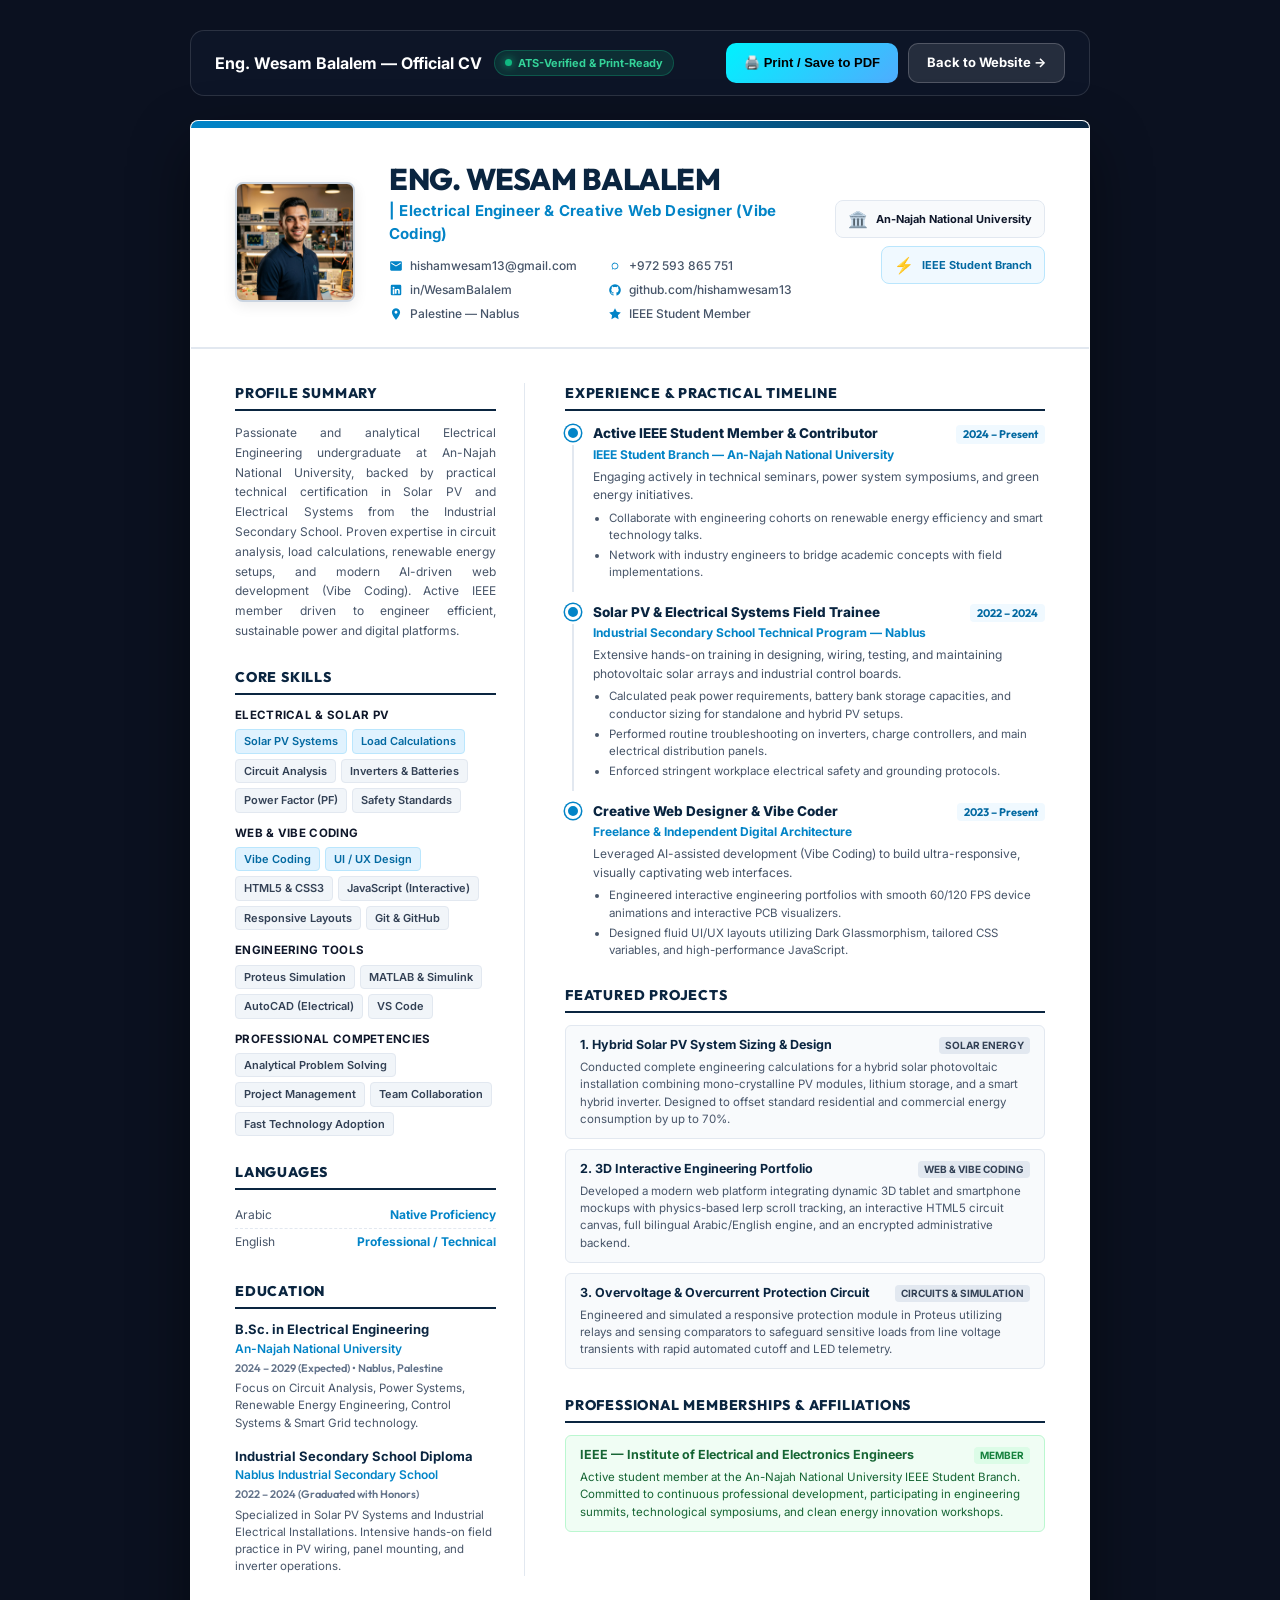
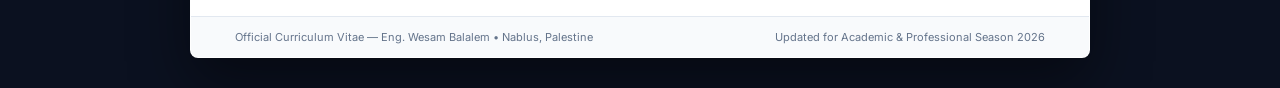
==== cv.html @ 8897b4e2 "first commit - Eng. Wesam Balalem Portfolio & Multi-Device Showcase" ====
<!DOCTYPE html>
<html lang="en" dir="ltr">
<head>
  <meta charset="UTF-8">
  <meta name="viewport" content="width=device-width, initial-scale=1.0">
  <title>Eng. Wesam Balalem | Curriculum Vitae</title>
  <meta name="description" content="Curriculum Vitae of Eng. Wesam Balalem - Electrical Engineering Student, Solar Energy Specialist & Web Designer / Vibe Coder.">
  
  <link rel="preconnect" href="https://fonts.googleapis.com">
  <link rel="preconnect" href="https://fonts.gstatic.com" crossorigin>
  <link href="https://fonts.googleapis.com/css2?family=Inter:wght@300;400;500;600;700;800;900&family=Outfit:wght@400;500;600;700;800&family=JetBrains+Mono:wght@400;500;700&display=swap" rel="stylesheet">
  
  <style>
    :root {
      --primary: #0a2540;
      --navy: #0f172a;
      --accent: #0284c7;
      --accent-light: #e0f2fe;
      --text: #1e293b;
      --text-muted: #475569;
      --text-light: #64748b;
      --border: #cbd5e1;
      --border-light: #e2e8f0;
      --bg-page: #0b1120;
      --paper-bg: #ffffff;
    }

    * {
      box-sizing: border-box;
      margin: 0;
      padding: 0;
    }

    body {
      font-family: 'Inter', -apple-system, BlinkMacSystemFont, 'Segoe UI', Roboto, sans-serif;
      background: var(--bg-page);
      color: var(--text);
      padding: 30px 16px;
      line-height: 1.5;
      -webkit-font-smoothing: antialiased;
    }

    /* Top Control Bar */
    .top-actions-bar {
      max-width: 900px;
      margin: 0 auto 24px;
      display: flex;
      justify-content: space-between;
      align-items: center;
      background: rgba(15, 23, 42, 0.85);
      backdrop-filter: blur(16px);
      padding: 12px 24px;
      border-radius: 14px;
      border: 1px solid rgba(255, 255, 255, 0.12);
      color: #fff;
    }

    .top-title-area {
      display: flex;
      align-items: center;
      gap: 12px;
    }

    .status-badge {
      display: inline-flex;
      align-items: center;
      gap: 6px;
      background: rgba(16, 185, 129, 0.15);
      border: 1px solid rgba(16, 185, 129, 0.3);
      color: #34d399;
      padding: 4px 10px;
      border-radius: 20px;
      font-size: 11px;
      font-weight: 700;
    }

    .status-dot {
      width: 7px;
      height: 7px;
      border-radius: 50%;
      background: #10b981;
      box-shadow: 0 0 8px #10b981;
    }

    .actions-buttons {
      display: flex;
      gap: 10px;
    }

    .btn-act {
      display: inline-flex;
      align-items: center;
      gap: 8px;
      padding: 9px 18px;
      border-radius: 10px;
      font-size: 13px;
      font-weight: 700;
      text-decoration: none;
      cursor: pointer;
      border: none;
      transition: all 0.2s ease;
    }

    .btn-print {
      background: linear-gradient(135deg, #00f2fe, #4facfe);
      color: #000;
    }

    .btn-print:hover {
      transform: translateY(-1px);
      box-shadow: 0 6px 20px rgba(0, 242, 254, 0.35);
    }

    .btn-back {
      background: rgba(255, 255, 255, 0.1);
      color: #fff;
      border: 1px solid rgba(255, 255, 255, 0.2);
    }

    .btn-back:hover {
      background: rgba(255, 255, 255, 0.2);
    }

    /* CV Paper Sheet (Exact A4 ratio aesthetic) */
    .cv-paper {
      max-width: 900px;
      margin: 0 auto;
      background: var(--paper-bg);
      border-radius: 8px;
      box-shadow: 0 25px 60px rgba(0, 0, 0, 0.45);
      overflow: hidden;
      border: 1px solid rgba(255, 255, 255, 0.1);
      position: relative;
    }

    /* Top Color Bar */
    .cv-paper::before {
      content: '';
      display: block;
      height: 7px;
      background: linear-gradient(90deg, #0284c7 0%, #0369a1 50%, #0a2540 100%);
    }

    /* HEADER SECTION */
    .cv-header {
      padding: 34px 44px 24px;
      border-bottom: 2px solid var(--border-light);
      display: grid;
      grid-template-columns: 130px 1fr auto;
      gap: 24px;
      align-items: center;
    }

    .avatar-box {
      width: 120px;
      height: 120px;
      border-radius: 8px;
      overflow: hidden;
      border: 2px solid var(--border);
      box-shadow: 0 4px 14px rgba(0, 0, 0, 0.08);
      background: #f1f5f9;
      flex-shrink: 0;
    }

    .avatar-box img {
      width: 100%;
      height: 100%;
      object-fit: cover;
    }

    .header-main {
      display: flex;
      flex-direction: column;
      justify-content: center;
    }

    .header-name {
      font-family: 'Outfit', 'Inter', sans-serif;
      font-size: 30px;
      font-weight: 800;
      letter-spacing: -0.5px;
      color: #0a2540;
      line-height: 1.15;
      text-transform: uppercase;
    }

    .header-title {
      font-size: 15px;
      font-weight: 700;
      color: var(--accent);
      margin-top: 4px;
      margin-bottom: 12px;
      letter-spacing: 0.2px;
    }

    .contact-grid {
      display: grid;
      grid-template-columns: repeat(2, minmax(180px, 1fr));
      gap: 6px 16px;
      font-size: 12px;
      color: var(--text-muted);
    }

    .contact-item {
      display: inline-flex;
      align-items: center;
      gap: 7px;
      text-decoration: none;
      color: var(--text-muted);
      font-weight: 500;
      transition: color 0.15s;
    }

    .contact-item:hover {
      color: var(--accent);
    }

    .contact-item svg {
      color: var(--accent);
      flex-shrink: 0;
    }

    /* Badges in Top Right (An-Najah & IEEE) */
    .header-badges {
      display: flex;
      flex-direction: column;
      gap: 8px;
      align-items: flex-end;
    }

    .org-badge {
      display: flex;
      align-items: center;
      gap: 8px;
      border: 1px solid var(--border-light);
      background: #f8fafc;
      padding: 6px 12px;
      border-radius: 8px;
      font-size: 11px;
      font-weight: 700;
      color: #0f172a;
    }

    .badge-icon {
      font-size: 16px;
    }

    .org-badge-ieee {
      background: #f0f9ff;
      border-color: #bae6fd;
      color: #0369a1;
    }

    /* MAIN BODY - 2 COLUMNS */
    .cv-body {
      display: grid;
      grid-template-columns: 290px 1fr;
      gap: 36px;
      padding: 34px 44px 40px;
    }

    /* SECTION STYLING */
    .section-block {
      margin-bottom: 26px;
    }

    .section-block:last-child {
      margin-bottom: 0;
    }

    .sec-title {
      font-family: 'Outfit', sans-serif;
      font-size: 14px;
      font-weight: 800;
      text-transform: uppercase;
      letter-spacing: 0.8px;
      color: #0a2540;
      border-bottom: 2px solid #0a2540;
      padding-bottom: 5px;
      margin-bottom: 12px;
      display: flex;
      align-items: center;
      justify-content: space-between;
    }

    /* LEFT COLUMN (SIDEBAR) */
    .cv-sidebar {
      border-right: 1px solid var(--border-light);
      padding-right: 28px;
    }

    .summary-p {
      font-size: 12px;
      line-height: 1.65;
      color: var(--text-muted);
      text-align: justify;
    }

    /* Skill Sets */
    .skill-subgroup {
      margin-bottom: 12px;
    }

    .skill-subgroup:last-child {
      margin-bottom: 0;
    }

    .skill-cat-name {
      font-size: 11.5px;
      font-weight: 700;
      color: #0f172a;
      margin-bottom: 5px;
      text-transform: uppercase;
      letter-spacing: 0.3px;
    }

    .skill-pills {
      display: flex;
      flex-wrap: wrap;
      gap: 5px;
    }

    .pill {
      font-size: 11px;
      font-weight: 600;
      background: #f1f5f9;
      color: #334155;
      padding: 3px 8px;
      border-radius: 4px;
      border: 1px solid var(--border-light);
    }

    .pill.featured {
      background: #e0f2fe;
      color: #0369a1;
      border-color: #bae6fd;
    }

    /* Languages */
    .lang-row {
      display: flex;
      justify-content: space-between;
      font-size: 12px;
      padding: 4px 0;
      border-bottom: 1px dashed var(--border-light);
      color: var(--text-muted);
    }

    .lang-row:last-child {
      border-bottom: none;
    }

    .lang-lvl {
      font-weight: 700;
      color: #0284c7;
    }

    /* Education items in left column */
    .edu-card {
      margin-bottom: 16px;
      position: relative;
    }

    .edu-card:last-child {
      margin-bottom: 0;
    }

    .edu-degree {
      font-size: 13px;
      font-weight: 700;
      color: #0a2540;
      line-height: 1.25;
    }

    .edu-inst {
      font-size: 12px;
      font-weight: 600;
      color: var(--accent);
      margin-top: 2px;
    }

    .edu-meta {
      font-size: 11px;
      font-weight: 600;
      color: var(--text-light);
      font-family: 'Outfit', sans-serif;
      margin: 2px 0 4px;
    }

    .edu-desc {
      font-size: 11.5px;
      color: var(--text-muted);
      line-height: 1.5;
    }

    /* RIGHT COLUMN (TIMELINE & PROJECTS) */
    .cv-content {
      padding-left: 4px;
    }

    /* Timeline style matching wesam-cv.jpg */
    .timeline-node {
      position: relative;
      padding-left: 28px;
      margin-bottom: 20px;
    }

    .timeline-node:last-child {
      margin-bottom: 0;
    }

    .timeline-node::before {
      content: '';
      position: absolute;
      left: 7px;
      top: 22px;
      bottom: -10px;
      width: 2px;
      background: var(--border-light);
    }

    .timeline-node:last-child::before {
      display: none;
    }

    .timeline-icon-dot {
      position: absolute;
      left: 0;
      top: 2px;
      width: 16px;
      height: 16px;
      border-radius: 50%;
      background: #0284c7;
      border: 3px solid #ffffff;
      box-shadow: 0 0 0 1.5px #0284c7;
      display: flex;
      align-items: center;
      justify-content: center;
    }

    .node-header {
      display: flex;
      justify-content: space-between;
      align-items: baseline;
      margin-bottom: 2px;
    }

    .node-role {
      font-size: 13.5px;
      font-weight: 800;
      color: #0a2540;
    }

    .node-dates {
      font-size: 11px;
      font-weight: 700;
      font-family: 'Outfit', sans-serif;
      color: #0369a1;
      background: #f0f9ff;
      padding: 1px 7px;
      border-radius: 4px;
    }

    .node-org {
      font-size: 12px;
      font-weight: 700;
      color: var(--accent);
      margin-bottom: 4px;
    }

    .node-desc {
      font-size: 12px;
      color: var(--text-muted);
      line-height: 1.55;
    }

    .node-bullets {
      margin-top: 5px;
      padding-left: 16px;
      font-size: 11.5px;
      color: var(--text-muted);
      line-height: 1.5;
    }

    .node-bullets li {
      margin-bottom: 3px;
    }

    /* Projects cards in right column */
    .proj-item {
      background: #f8fafc;
      border: 1px solid var(--border-light);
      border-radius: 6px;
      padding: 10px 14px;
      margin-bottom: 10px;
    }

    .proj-item:last-child {
      margin-bottom: 0;
    }

    .proj-head {
      display: flex;
      justify-content: space-between;
      align-items: center;
      margin-bottom: 4px;
    }

    .proj-name {
      font-size: 12.5px;
      font-weight: 700;
      color: #0a2540;
    }

    .proj-tag {
      font-size: 10px;
      font-weight: 700;
      text-transform: uppercase;
      padding: 1px 6px;
      border-radius: 4px;
      background: #e2e8f0;
      color: #334155;
    }

    .proj-desc {
      font-size: 11.5px;
      color: var(--text-muted);
      line-height: 1.5;
    }

    /* FOOTER */
    .cv-footer {
      background: #f8fafc;
      border-top: 1px solid var(--border-light);
      padding: 12px 44px;
      text-align: center;
      font-size: 11px;
      color: var(--text-light);
      display: flex;
      justify-content: space-between;
      align-items: center;
    }

    /* Paper-only mode for embeds and screenshots */
    body.paper-only, body.in-iframe {
      background: #ffffff !important;
      padding: 0 !important;
      overflow-x: hidden !important;
    }
    html.paper-mode, body.paper-only {
      scrollbar-width: none !important;
      -ms-overflow-style: none !important;
    }
    body.paper-only::-webkit-scrollbar, html.paper-mode::-webkit-scrollbar {
      display: none !important;
      width: 0 !important;
      height: 0 !important;
    }
    body.paper-only .top-actions-bar, body.in-iframe .top-actions-bar {
      display: none !important;
    }
    body.paper-only .cv-paper, body.in-iframe .cv-paper {
      box-shadow: none !important;
      border: none !important;
      border-radius: 0 !important;
      max-width: 100% !important;
    }

    /* PRINT STYLES (Clean A4 Paper with NO browser clutter) */
    @media print {
      body {
        background: #ffffff !important;
        padding: 0 !important;
        color: #000 !important;
      }

      .top-actions-bar {
        display: none !important;
      }

      .cv-paper {
        max-width: 100% !important;
        margin: 0 !important;
        box-shadow: none !important;
        border: none !important;
        border-radius: 0 !important;
      }

      .cv-paper::before {
        height: 5px !important;
        -webkit-print-color-adjust: exact !important;
        print-color-adjust: exact !important;
      }

      .cv-header {
        padding: 20px 30px 15px !important;
      }

      .cv-body {
        padding: 20px 30px 20px !important;
        gap: 25px !important;
      }

      .pill.featured, .node-dates, .org-badge-ieee, .status-badge {
        -webkit-print-color-adjust: exact !important;
        print-color-adjust: exact !important;
      }
    }

    /* Mobile Responsive */
    @media (max-width: 768px) {
      .cv-header {
        grid-template-columns: 1fr;
        text-align: center;
        padding: 24px 20px;
      }

      .avatar-box {
        margin: 0 auto;
      }

      .contact-grid {
        grid-template-columns: 1fr;
        justify-items: center;
      }

      .header-badges {
        align-items: center;
        margin-top: 10px;
      }

      .cv-body {
        grid-template-columns: 1fr;
        padding: 24px 20px;
        gap: 24px;
      }

      .cv-sidebar {
        border-right: none;
        border-bottom: 1px solid var(--border-light);
        padding-right: 0;
        padding-bottom: 24px;
      }
    }
  </style>
</head>
<body>

  <!-- Top Action Bar -->
  <div class="top-actions-bar">
    <div class="top-title-area">
      <strong>Eng. Wesam Balalem — Official CV</strong>
      <span class="status-badge">
        <span class="status-dot"></span>
        <span>ATS-Verified &amp; Print-Ready</span>
      </span>
    </div>

    <div class="actions-buttons">
      <button onclick="window.print()" class="btn-act btn-print">
        <span>🖨️ Print / Save to PDF</span>
      </button>
      <a href="index.html" class="btn-act btn-back">
        <span>Back to Website →</span>
      </a>
    </div>
  </div>

  <!-- A4 CV Sheet Container -->
  <main class="cv-paper">
    
    <!-- HEADER -->
    <header class="cv-header">
      <!-- Portrait Photo -->
      <div class="avatar-box">
        <img src="wesam.jpg" alt="Eng. Wesam Balalem">
      </div>

      <!-- Identity & Contact Details -->
      <div class="header-main">
        <h1 class="header-name">Eng. Wesam Balalem</h1>
        <div class="header-title">| Electrical Engineer &amp; Creative Web Designer (Vibe Coding)</div>

        <div class="contact-grid">
          <a href="mailto:hishamwesam13@gmail.com" class="contact-item">
            <svg width="14" height="14" fill="currentColor" viewBox="0 0 24 24"><path d="M20 4H4c-1.1 0-1.99.9-1.99 2L2 18c0 1.1.9 2 2 2h16c1.1 0 2-.9 2-2V6c0-1.1-.9-2-2-2zm0 4l-8 5-8-5V6l8 5 8-5v2z"/></svg>
            <span>hishamwesam13@gmail.com</span>
          </a>

          <a href="https://wa.me/972593865751" target="_blank" class="contact-item">
            <svg width="14" height="14" fill="currentColor" viewBox="0 0 24 24"><path d="M12.031 6.172c-3.181 0-5.767 2.586-5.768 5.766-.001 1.298.38 2.27 1.019 3.287l-.711 2.598 2.664-.699c.97.53 1.954.814 2.795.814 3.183 0 5.769-2.586 5.77-5.766.001-3.182-2.585-5.768-5.769-5.768zm0 10.375c-.754 0-1.634-.23-2.34-.65l-.167-.1-1.58.414.422-1.542-.11-.174c-.456-.728-.698-1.57-.697-2.457.001-2.43 1.977-4.407 4.409-4.407 2.431 0 4.408 1.977 4.409 4.407.001 2.432-1.976 4.409-4.409 4.409z"/></svg>
            <span>+972 593 865 751</span>
          </a>

          <a href="https://www.linkedin.com/in/WesamBalalem" target="_blank" class="contact-item">
            <svg width="14" height="14" fill="currentColor" viewBox="0 0 24 24"><path d="M19 3a2 2 0 0 1 2 2v14a2 2 0 0 1-2 2H5a2 2 0 0 1-2-2V5a2 2 0 0 1 2-2h14m-.5 15.5v-5.3a3.26 3.26 0 0 0-3.26-3.26c-.85 0-1.84.52-2.28 1.3v-1.11h-2.79v8.37h2.79v-4.93c0-.77.62-1.4 1.39-1.4a1.4 1.4 0 0 1 1.4 1.4v4.93h2.75M6.46 10.9v8.37H9.2V10.9H6.46M7.83 6.44a1.64 1.64 0 1 0 0 3.28 1.64 1.64 0 0 0 0-3.28z"/></svg>
            <span>in/WesamBalalem</span>
          </a>

          <a href="https://github.com/hishamwesam13" target="_blank" class="contact-item">
            <svg width="14" height="14" fill="currentColor" viewBox="0 0 24 24"><path d="M12 2A10 10 0 0 0 2 12c0 4.42 2.87 8.17 6.84 9.5.5.08.66-.23.66-.5v-1.69c-2.77.6-3.36-1.34-3.36-1.34-.46-1.16-1.11-1.47-1.11-1.47-.91-.62.07-.6.07-.6 1 .07 1.53 1.03 1.53 1.03.87 1.52 2.34 1.07 2.91.83.1-.65.35-1.09.63-1.34-2.22-.25-4.55-1.11-4.55-4.92 0-1.11.38-2 1.03-2.71-.1-.25-.45-1.29.1-2.64 0 0 .84-.27 2.75 1.02.79-.22 1.65-.33 2.5-.33.85 0 1.71.11 2.5.33 1.91-1.29 2.75-1.02 2.75-1.02.55 1.35.2 2.39.1 2.64.65.71 1.03 1.6 1.03 2.71 0 3.82-2.34 4.66-4.57 4.91.36.31.69.92.69 1.85V21c0 .27.16.59.67.5C19.14 20.16 22 16.42 22 12A10 10 0 0 0 12 2z"/></svg>
            <span>github.com/hishamwesam13</span>
          </a>

          <div class="contact-item">
            <svg width="14" height="14" fill="currentColor" viewBox="0 0 24 24"><path d="M12 2C8.13 2 5 5.13 5 9c0 5.25 7 13 7 13s7-7.75 7-13c0-3.87-3.13-7-7-7zm0 9.5c-1.38 0-2.5-1.12-2.5-2.5s1.12-2.5 2.5-2.5 2.5 1.12 2.5 2.5-1.12 2.5-2.5 2.5z"/></svg>
            <span>Palestine — Nablus</span>
          </div>

          <div class="contact-item">
            <svg width="14" height="14" fill="currentColor" viewBox="0 0 24 24"><path d="M12 2l3.09 6.26L22 9.27l-5 4.87 1.18 6.88L12 17.77l-6.18 3.25L7 14.14 2 9.27l6.91-1.01L12 2z"/></svg>
            <span>IEEE Student Member</span>
          </div>
        </div>
      </div>

      <!-- Top Right Badges -->
      <div class="header-badges">
        <div class="org-badge">
          <span class="badge-icon">🏛️</span>
          <span>An-Najah National University</span>
        </div>
        <div class="org-badge org-badge-ieee">
          <span class="badge-icon">⚡</span>
          <span>IEEE Student Branch</span>
        </div>
      </div>
    </header>

    <!-- BODY GRID -->
    <div class="cv-body">
      
      <!-- LEFT SIDEBAR -->
      <aside class="cv-sidebar">
        
        <!-- Profile Summary -->
        <section class="section-block">
          <h2 class="sec-title">Profile Summary</h2>
          <p class="summary-p">
            Passionate and analytical Electrical Engineering undergraduate at An-Najah National University, backed by practical technical certification in Solar PV and Electrical Systems from the Industrial Secondary School. Proven expertise in circuit analysis, load calculations, renewable energy setups, and modern AI-driven web development (Vibe Coding). Active IEEE member driven to engineer efficient, sustainable power and digital platforms.
          </p>
        </section>

        <!-- Core Skills -->
        <section class="section-block">
          <h2 class="sec-title">Core Skills</h2>

          <div class="skill-subgroup">
            <div class="skill-cat-name">Electrical &amp; Solar PV</div>
            <div class="skill-pills">
              <span class="pill featured">Solar PV Systems</span>
              <span class="pill featured">Load Calculations</span>
              <span class="pill">Circuit Analysis</span>
              <span class="pill">Inverters &amp; Batteries</span>
              <span class="pill">Power Factor (PF)</span>
              <span class="pill">Safety Standards</span>
            </div>
          </div>

          <div class="skill-subgroup">
            <div class="skill-cat-name">Web &amp; Vibe Coding</div>
            <div class="skill-pills">
              <span class="pill featured">Vibe Coding</span>
              <span class="pill featured">UI / UX Design</span>
              <span class="pill">HTML5 &amp; CSS3</span>
              <span class="pill">JavaScript (Interactive)</span>
              <span class="pill">Responsive Layouts</span>
              <span class="pill">Git &amp; GitHub</span>
            </div>
          </div>

          <div class="skill-subgroup">
            <div class="skill-cat-name">Engineering Tools</div>
            <div class="skill-pills">
              <span class="pill">Proteus Simulation</span>
              <span class="pill">MATLAB &amp; Simulink</span>
              <span class="pill">AutoCAD (Electrical)</span>
              <span class="pill">VS Code</span>
            </div>
          </div>

          <div class="skill-subgroup">
            <div class="skill-cat-name">Professional Competencies</div>
            <div class="skill-pills">
              <span class="pill">Analytical Problem Solving</span>
              <span class="pill">Project Management</span>
              <span class="pill">Team Collaboration</span>
              <span class="pill">Fast Technology Adoption</span>
            </div>
          </div>
        </section>

        <!-- Languages -->
        <section class="section-block">
          <h2 class="sec-title">Languages</h2>
          <div class="lang-row">
            <span>Arabic</span>
            <span class="lang-lvl">Native Proficiency</span>
          </div>
          <div class="lang-row">
            <span>English</span>
            <span class="lang-lvl">Professional / Technical</span>
          </div>
        </section>

        <!-- Education -->
        <section class="section-block">
          <h2 class="sec-title">Education</h2>

          <div class="edu-card">
            <div class="edu-degree">B.Sc. in Electrical Engineering</div>
            <div class="edu-inst">An-Najah National University</div>
            <div class="edu-meta">2024 – 2029 (Expected) • Nablus, Palestine</div>
            <p class="edu-desc">
              Focus on Circuit Analysis, Power Systems, Renewable Energy Engineering, Control Systems &amp; Smart Grid technology.
            </p>
          </div>

          <div class="edu-card">
            <div class="edu-degree">Industrial Secondary School Diploma</div>
            <div class="edu-inst">Nablus Industrial Secondary School</div>
            <div class="edu-meta">2022 – 2024 (Graduated with Honors)</div>
            <p class="edu-desc">
              Specialized in Solar PV Systems and Industrial Electrical Installations. Intensive hands-on field practice in PV wiring, panel mounting, and inverter operations.
            </p>
          </div>
        </section>

      </aside>

      <!-- RIGHT MAIN COLUMN -->
      <section class="cv-content">
        
        <!-- Experience / Practical Timeline -->
        <div class="section-block">
          <h2 class="sec-title">Experience &amp; Practical Timeline</h2>

          <!-- Timeline item 1: IEEE Student Branch -->
          <div class="timeline-node">
            <div class="timeline-icon-dot"></div>
            <div class="node-header">
              <span class="node-role">Active IEEE Student Member &amp; Contributor</span>
              <span class="node-dates">2024 – Present</span>
            </div>
            <div class="node-org">IEEE Student Branch — An-Najah National University</div>
            <p class="node-desc">
              Engaging actively in technical seminars, power system symposiums, and green energy initiatives.
            </p>
            <ul class="node-bullets">
              <li>Collaborate with engineering cohorts on renewable energy efficiency and smart technology talks.</li>
              <li>Network with industry engineers to bridge academic concepts with field implementations.</li>
            </ul>
          </div>

          <!-- Timeline item 2: Solar PV & Industrial Training -->
          <div class="timeline-node">
            <div class="timeline-icon-dot"></div>
            <div class="node-header">
              <span class="node-role">Solar PV &amp; Electrical Systems Field Trainee</span>
              <span class="node-dates">2022 – 2024</span>
            </div>
            <div class="node-org">Industrial Secondary School Technical Program — Nablus</div>
            <p class="node-desc">
              Extensive hands-on training in designing, wiring, testing, and maintaining photovoltaic solar arrays and industrial control boards.
            </p>
            <ul class="node-bullets">
              <li>Calculated peak power requirements, battery bank storage capacities, and conductor sizing for standalone and hybrid PV setups.</li>
              <li>Performed routine troubleshooting on inverters, charge controllers, and main electrical distribution panels.</li>
              <li>Enforced stringent workplace electrical safety and grounding protocols.</li>
            </ul>
          </div>

          <!-- Timeline item 3: Web Designer & Vibe Coding -->
          <div class="timeline-node">
            <div class="timeline-icon-dot"></div>
            <div class="node-header">
              <span class="node-role">Creative Web Designer &amp; Vibe Coder</span>
              <span class="node-dates">2023 – Present</span>
            </div>
            <div class="node-org">Freelance &amp; Independent Digital Architecture</div>
            <p class="node-desc">
              Leveraged AI-assisted development (Vibe Coding) to build ultra-responsive, visually captivating web interfaces.
            </p>
            <ul class="node-bullets">
              <li>Engineered interactive engineering portfolios with smooth 60/120 FPS device animations and interactive PCB visualizers.</li>
              <li>Designed fluid UI/UX layouts utilizing Dark Glassmorphism, tailored CSS variables, and high-performance JavaScript.</li>
            </ul>
          </div>

        </div>

        <!-- Featured Engineering Projects -->
        <div class="section-block">
          <h2 class="sec-title">Featured Projects</h2>

          <div class="proj-item">
            <div class="proj-head">
              <span class="proj-name">1. Hybrid Solar PV System Sizing &amp; Design</span>
              <span class="proj-tag">Solar Energy</span>
            </div>
            <p class="proj-desc">
              Conducted complete engineering calculations for a hybrid solar photovoltaic installation combining mono-crystalline PV modules, lithium storage, and a smart hybrid inverter. Designed to offset standard residential and commercial energy consumption by up to 70%.
            </p>
          </div>

          <div class="proj-item">
            <div class="proj-head">
              <span class="proj-name">2. 3D Interactive Engineering Portfolio</span>
              <span class="proj-tag">Web &amp; Vibe Coding</span>
            </div>
            <p class="proj-desc">
              Developed a modern web platform integrating dynamic 3D tablet and smartphone mockups with physics-based lerp scroll tracking, an interactive HTML5 circuit canvas, full bilingual Arabic/English engine, and an encrypted administrative backend.
            </p>
          </div>

          <div class="proj-item">
            <div class="proj-head">
              <span class="proj-name">3. Overvoltage &amp; Overcurrent Protection Circuit</span>
              <span class="proj-tag">Circuits &amp; Simulation</span>
            </div>
            <p class="proj-desc">
              Engineered and simulated a responsive protection module in Proteus utilizing relays and sensing comparators to safeguard sensitive loads from line voltage transients with rapid automated cutoff and LED telemetry.
            </p>
          </div>

        </div>

        <!-- IEEE & Professional Activities -->
        <div class="section-block">
          <h2 class="sec-title">Professional Memberships &amp; Affiliations</h2>
          <div class="proj-item" style="background: #f0fdf4; border-color: #bbf7d0;">
            <div class="proj-head">
              <strong style="color: #166534; font-size: 12.5px;">IEEE — Institute of Electrical and Electronics Engineers</strong>
              <span class="proj-tag" style="background: #dcfce7; color: #15803d;">Member</span>
            </div>
            <p class="proj-desc" style="color: #166534; margin-top: 4px;">
              Active student member at the An-Najah National University IEEE Student Branch. Committed to continuous professional development, participating in engineering summits, technological symposiums, and clean energy innovation workshops.
            </p>
          </div>
        </div>

      </section>

    </div>

    <!-- FOOTER -->
    <footer class="cv-footer">
      <span>Official Curriculum Vitae — Eng. Wesam Balalem • Nablus, Palestine</span>
      <span>Updated for Academic &amp; Professional Season 2026</span>
    </footer>

  </main>

  <script>
    if (window.self !== window.top || new URLSearchParams(window.location.search).has('paper')) {
      document.body.classList.add('paper-only');
      document.documentElement.classList.add('paper-mode');
    }
  </script>
</body>
</html>
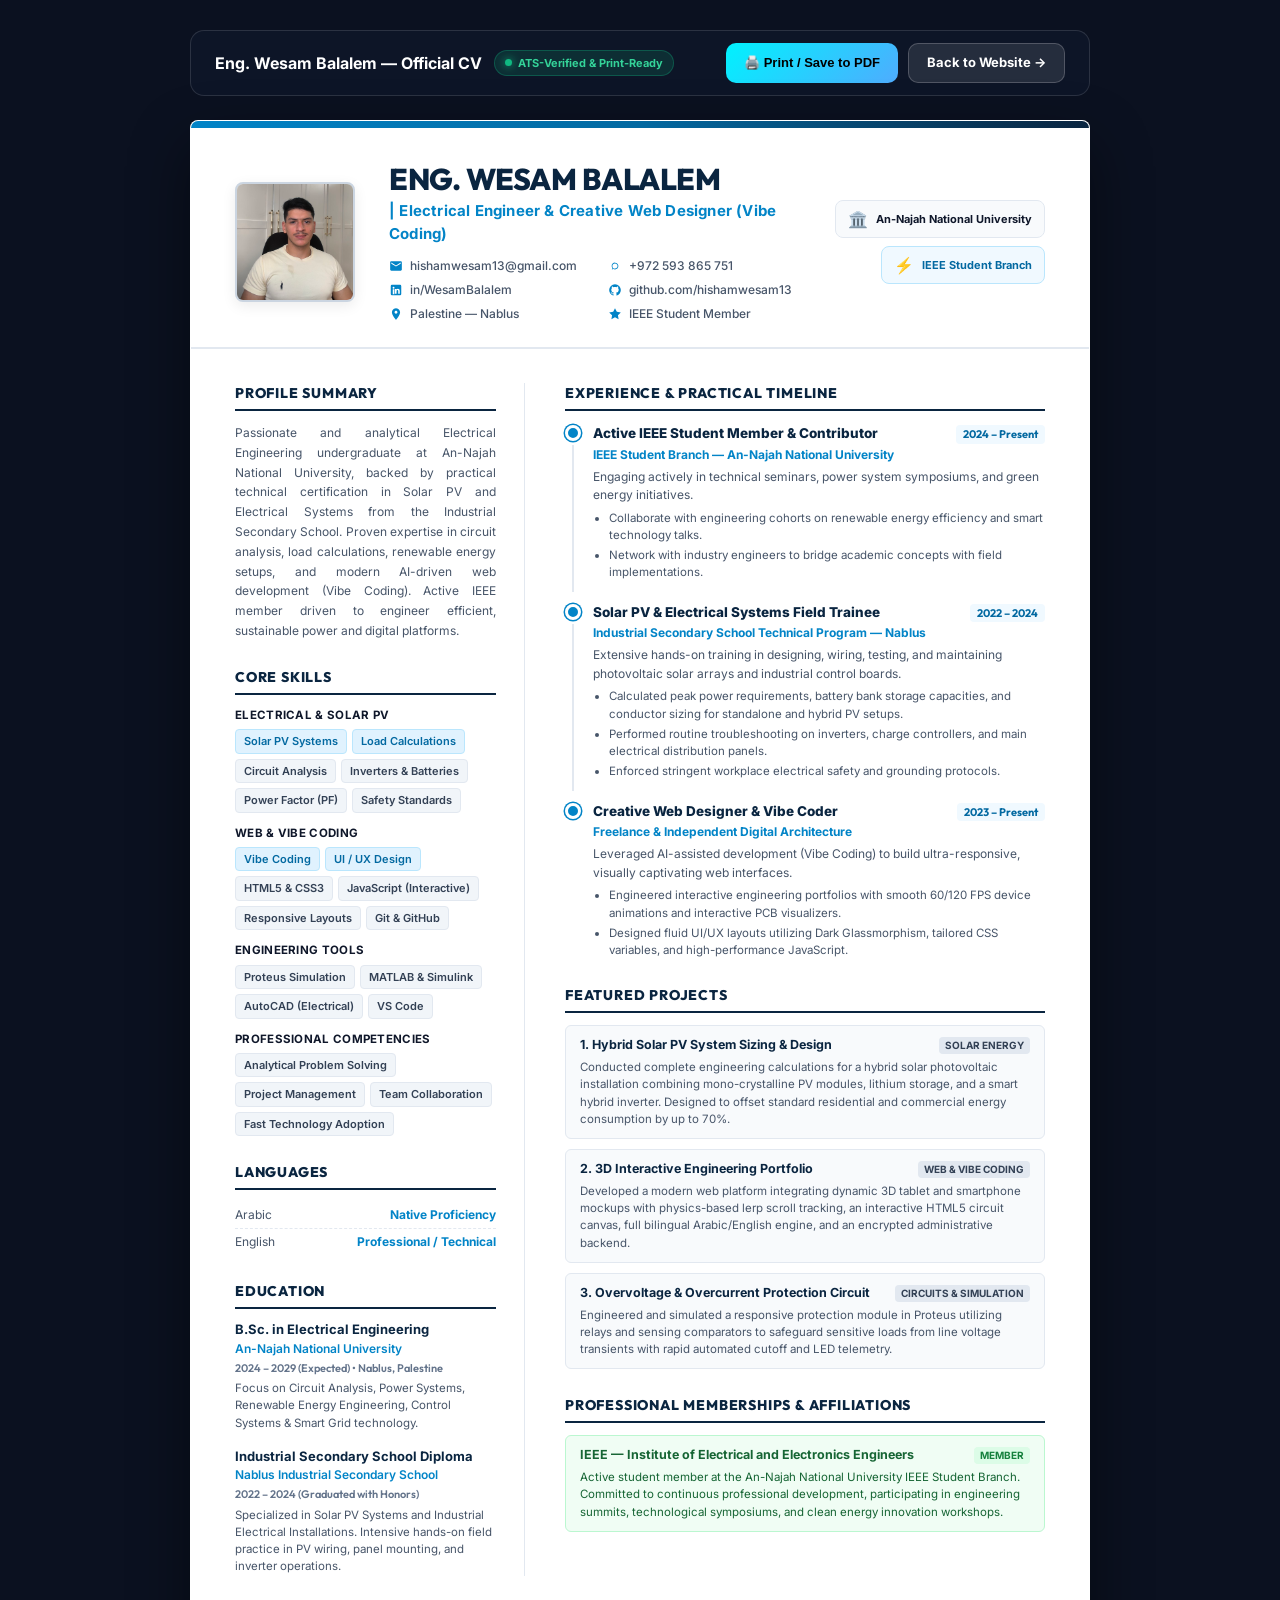
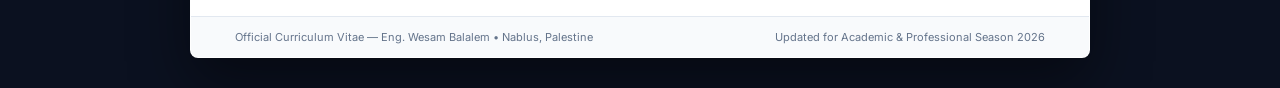
==== commit 13b98084: "feat: update official photo, fix mobile viewport and flag admin trigger" ====
--- a/cv.html
+++ b/cv.html
@@ -673,7 +673,7 @@
     <header class="cv-header">
       <!-- Portrait Photo -->
       <div class="avatar-box">
-        <img src="wesam.jpg" alt="Eng. Wesam Balalem">
+        <img src="wesam-official.jpg?v=real2026" alt="Eng. Wesam Balalem">
       </div>
 
       <!-- Identity & Contact Details -->
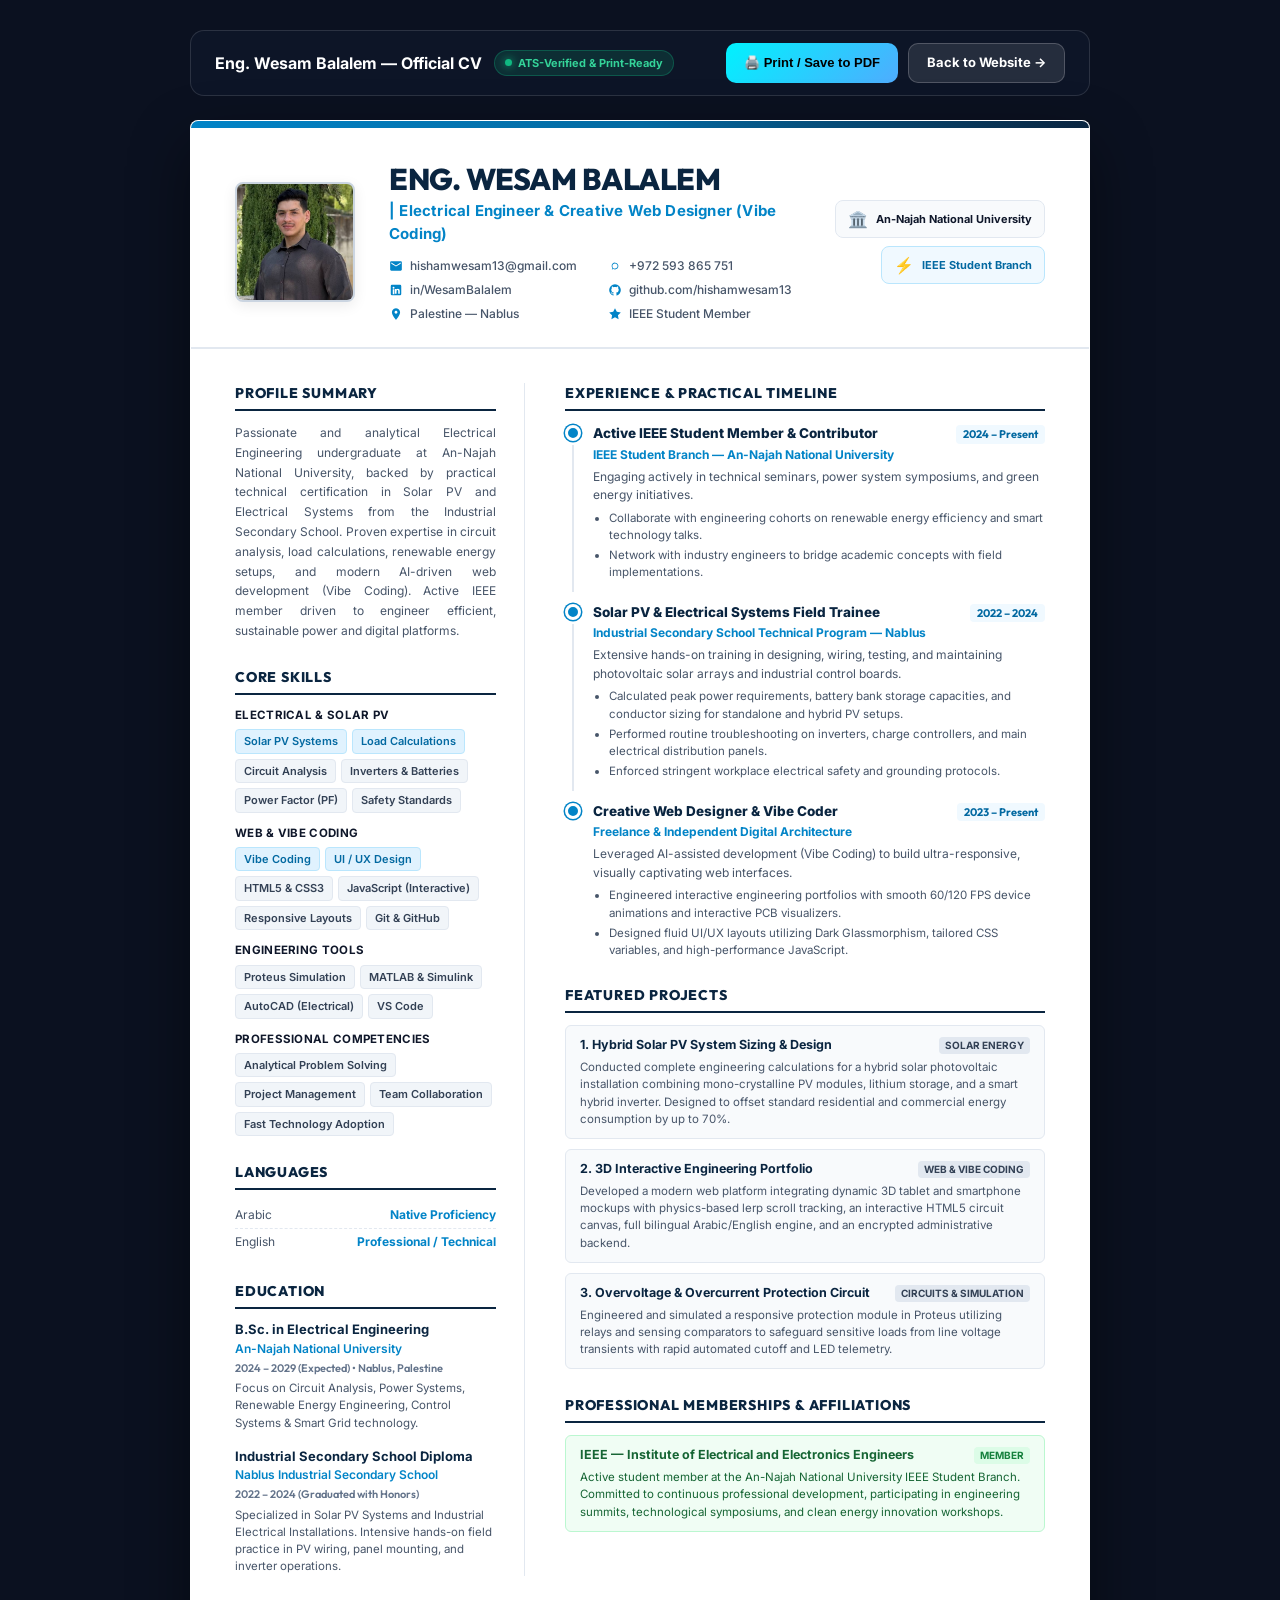
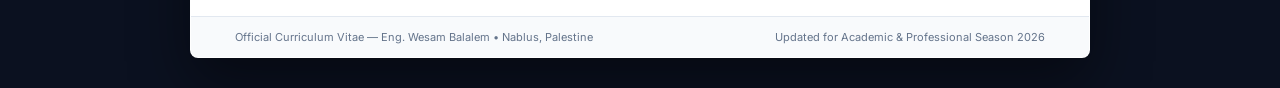
==== commit ff64042d: "Update profile and CV photo with the new official portrait" ====
--- a/cv.html
+++ b/cv.html
@@ -166,6 +166,7 @@
       width: 100%;
       height: 100%;
       object-fit: cover;
+      object-position: top;
     }
 
     .header-main {
@@ -673,7 +674,7 @@
     <header class="cv-header">
       <!-- Portrait Photo -->
       <div class="avatar-box">
-        <img src="wesam-official.jpg?v=real2026" alt="Eng. Wesam Balalem">
+        <img src="wesam-official.jpg?v=20260922" alt="Eng. Wesam Balalem">
       </div>
 
       <!-- Identity & Contact Details -->
